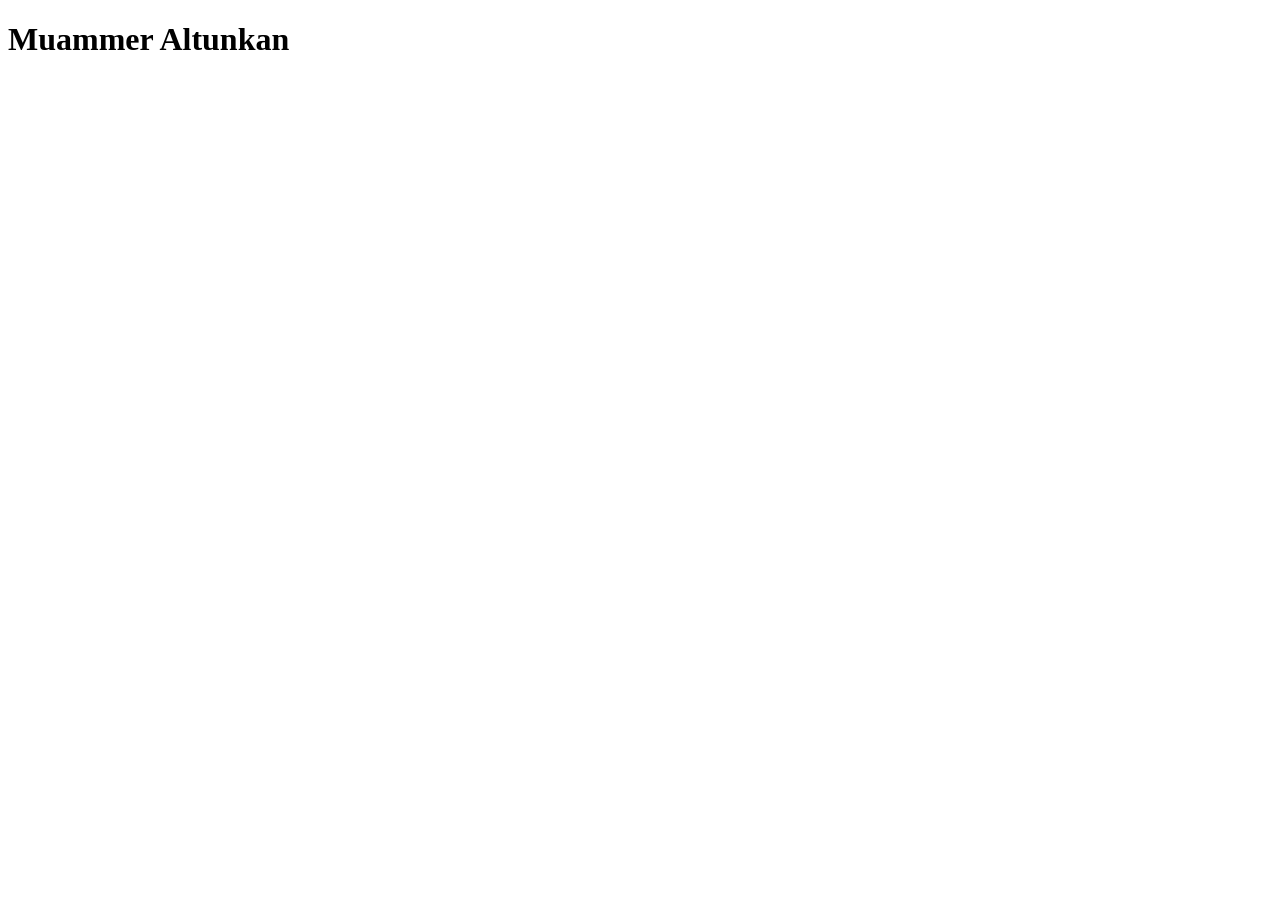
==== index.html @ 61a890a4 "Create index.html" ====
<!DOCTYPE html>
<html lang="en">
<head>
    <meta charset="UTF-8">
    <meta name="viewport" content="width=device-width, initial-scale=1.0">
    <title>Sellanycode</title>
    <meta name="description" content="3D Glassmorphism Dashboard Template by setup.dev">
    <link rel="preconnect" href="https://fonts.googleapis.com">
    <link rel="preconnect" href="https://fonts.gstatic.com" crossorigin>
    <link href="https://fonts.googleapis.com/css2?family=Outfit:wght@300;400;500;600;700&family=Space+Mono:wght@400;700&display=swap" rel="stylesheet">
    <link rel="stylesheet" href="">
    <!--



Setup.dev42


-->
</head>
<body>
  <h1>Muammer Altunkan</h1>
</body>
</html>
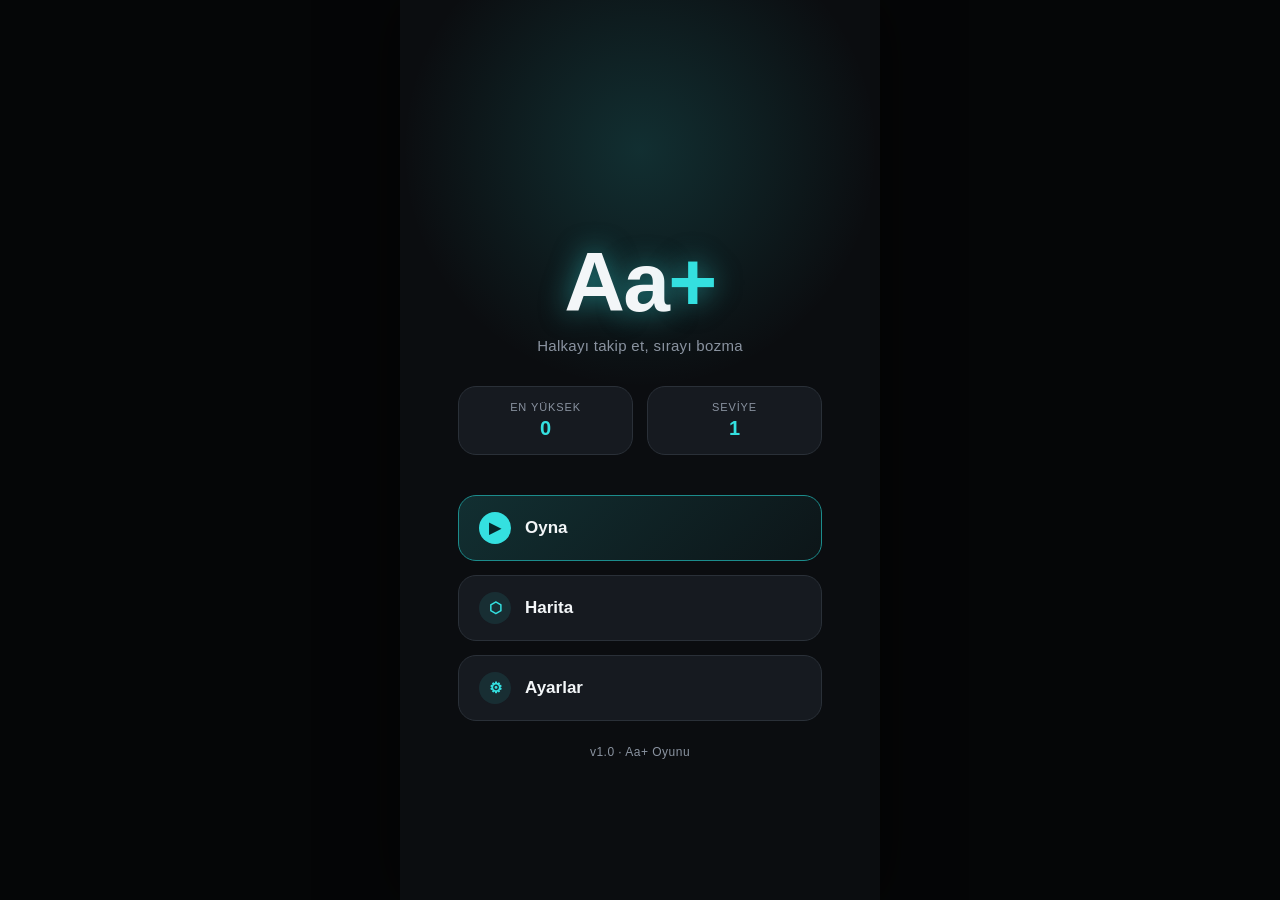
==== commit b32df702: "Add files via upload" ====
--- a/index.html
+++ b/index.html
@@ -1,24 +1,190 @@
 <!DOCTYPE html>
-<html lang="en">
+<html lang="tr">
 <head>
-    <meta charset="UTF-8">
-    <meta name="viewport" content="width=device-width, initial-scale=1.0">
-    <title>Sellanycode</title>
-    <meta name="description" content="3D Glassmorphism Dashboard Template by setup.dev">
-    <link rel="preconnect" href="https://fonts.googleapis.com">
-    <link rel="preconnect" href="https://fonts.gstatic.com" crossorigin>
-    <link href="https://fonts.googleapis.com/css2?family=Outfit:wght@300;400;500;600;700&family=Space+Mono:wght@400;700&display=swap" rel="stylesheet">
-    <link rel="stylesheet" href="">
-    <!--
-
-
-
-Setup.dev42
-
-
--->
+<meta charset="UTF-8">
+<meta name="viewport" content="width=device-width, initial-scale=1.0, viewport-fit=cover">
+<title>Aa+</title>
+<link rel="stylesheet" href="style.css">
 </head>
 <body>
-  <h1>Muammer Altunkan</h1>
+
+<div class="app">
+
+  <!-- ================= START / MENU PAGE ================= -->
+  <section id="page-start" class="page active">
+    <div class="bg-glow"></div>
+    <div class="start-content">
+      <h1 class="logo">Aa<span class="logo-plus">+</span></h1>
+      <p class="tagline">Halkayı takip et, sırayı bozma</p>
+
+      <div class="start-stats">
+        <div class="stat-pill">
+          <span class="stat-label">En Yüksek</span>
+          <span class="stat-value" id="start-best">14,200</span>
+        </div>
+        <div class="stat-pill">
+          <span class="stat-label">Seviye</span>
+          <span class="stat-value" id="start-level">78</span>
+        </div>
+      </div>
+
+      <nav class="menu-list">
+        <button class="menu-btn primary" data-nav="page-game">
+          <span class="menu-btn-icon">▶</span>
+          <span>Oyna</span>
+        </button>
+        <button class="menu-btn" data-nav="page-map">
+          <span class="menu-btn-icon">⬡</span>
+          <span>Harita</span>
+        </button>
+        <button class="menu-btn" data-nav="page-settings">
+          <span class="menu-btn-icon">⚙</span>
+          <span>Ayarlar</span>
+        </button>
+      </nav>
+
+      <p class="footer-credit">v1.0 · Aa+ Oyunu</p>
+    </div>
+  </section>
+
+  <!-- ================= GAME PAGE ================= -->
+  <section id="page-game" class="page">
+    <header class="game-header">
+      <button class="icon-btn back-btn" data-nav="page-start" aria-label="Geri">←</button>
+      <div class="header-text">
+        <h2 id="game-level">SEVİYE: 78</h2>
+        <p class="sub-line">EN YÜKSEK SKOR: <span id="game-best">14,200</span></p>
+        <p class="sub-line">SKOR: <span id="game-score">8,350</span></p>
+      </div>
+      <div class="header-spacer"></div>
+    </header>
+
+    <div class="wheel-zone" id="wheel-zone">
+      <svg id="wheel-svg" viewBox="0 0 360 360" class="wheel-svg"></svg>
+      <div class="wheel-core">
+        <span id="wheel-number">144</span>
+      </div>
+    </div>
+
+    <div class="track-zone" id="track-zone">
+      <!-- generated by js: active node + chain -->
+    </div>
+
+    <footer class="game-footer">
+      <button class="footer-btn pass-btn" id="btn-pass">
+        <span class="footer-btn-title">GEÇİŞ</span>
+        <span class="footer-btn-sub">(Lvl: <span id="pass-level">79</span>)</span>
+      </button>
+      <button class="footer-btn error-btn" id="btn-error">
+        <span class="footer-btn-title">HATA</span>
+        <span class="footer-btn-sub">(Reset)</span>
+      </button>
+      <button class="footer-btn pause-btn" id="btn-pause">
+        <span class="footer-btn-title">PAUSE</span>
+        <span class="footer-btn-sub">(Duraklat)</span>
+      </button>
+    </footer>
+  </section>
+
+  <!-- ================= MAP PAGE ================= -->
+  <section id="page-map" class="page">
+    <header class="sub-header">
+      <button class="icon-btn back-btn" data-nav="page-start" aria-label="Geri">←</button>
+      <h2>HARİTA</h2>
+      <div class="header-spacer"></div>
+    </header>
+
+    <div class="map-scroll">
+      <div class="map-track" id="map-track"></div>
+    </div>
+  </section>
+
+  <!-- ================= SETTINGS PAGE ================= -->
+  <section id="page-settings" class="page">
+    <header class="sub-header">
+      <button class="icon-btn back-btn" data-nav="page-start" aria-label="Geri">←</button>
+      <h2>AYARLAR</h2>
+      <div class="header-spacer"></div>
+    </header>
+
+    <div class="settings-list">
+
+      <div class="settings-group">
+        <p class="group-title">Görünüm</p>
+        <div class="setting-row">
+          <div class="setting-text">
+            <span class="setting-name">Karanlık Mod</span>
+            <span class="setting-desc">Koyu tema kullan</span>
+          </div>
+          <label class="switch">
+            <input type="checkbox" id="toggle-dark" checked>
+            <span class="slider"></span>
+          </label>
+        </div>
+        <div class="setting-row">
+          <div class="setting-text">
+            <span class="setting-name">Animasyonlar</span>
+            <span class="setting-desc">Parlama ve geçiş efektleri</span>
+          </div>
+          <label class="switch">
+            <input type="checkbox" id="toggle-anim" checked>
+            <span class="slider"></span>
+          </label>
+        </div>
+      </div>
+
+      <div class="settings-group">
+        <p class="group-title">Ses</p>
+        <div class="setting-row">
+          <div class="setting-text">
+            <span class="setting-name">Ses Efektleri</span>
+            <span class="setting-desc">Dokunma ve hata sesleri</span>
+          </div>
+          <label class="switch">
+            <input type="checkbox" id="toggle-sfx" checked>
+            <span class="slider"></span>
+          </label>
+        </div>
+        <div class="setting-row">
+          <div class="setting-text">
+            <span class="setting-name">Titreşim</span>
+            <span class="setting-desc">Hata anında titreşim</span>
+          </div>
+          <label class="switch">
+            <input type="checkbox" id="toggle-haptics" checked>
+            <span class="slider"></span>
+          </label>
+        </div>
+      </div>
+
+      <div class="settings-group">
+        <p class="group-title">Oyun</p>
+        <div class="setting-row">
+          <div class="setting-text">
+            <span class="setting-name">Zorluk</span>
+            <span class="setting-desc">Halka hızını etkiler</span>
+          </div>
+          <select class="select-input" id="select-difficulty">
+            <option value="easy">Kolay</option>
+            <option value="normal" selected>Normal</option>
+            <option value="hard">Zor</option>
+          </select>
+        </div>
+        <div class="setting-row danger-row">
+          <div class="setting-text">
+            <span class="setting-name">İlerlemeyi Sıfırla</span>
+            <span class="setting-desc">Tüm skor ve seviye silinir</span>
+          </div>
+          <button class="reset-btn" id="btn-reset-progress">Sıfırla</button>
+        </div>
+      </div>
+
+      <p class="footer-credit">Aa+ · Sürüm 1.0</p>
+    </div>
+  </section>
+
+</div>
+
+<script src="script.js"></script>
 </body>
 </html>
--- a/style.css
+++ b/style.css
@@ -0,0 +1,571 @@
+:root{
+  --bg: #0b0d10;
+  --bg-soft: #12151a;
+  --panel: #161a20;
+  --teal: #34e0e0;
+  --teal-dim: #1c8c8c;
+  --red: #ff3b4e;
+  --red-dim: #7a1c24;
+  --text: #f3f6f8;
+  --text-dim: #8a93a0;
+  --line: #2a3038;
+  --radius: 18px;
+  --safe-top: env(safe-area-inset-top, 0px);
+  --safe-bottom: env(safe-area-inset-bottom, 0px);
+}
+
+*{box-sizing:border-box;}
+html,body{margin:0;padding:0;}
+
+body{
+  background: var(--bg);
+  color: var(--text);
+  font-family: -apple-system, "SF Pro Display", "Segoe UI", Roboto, Inter, Arial, sans-serif;
+  -webkit-font-smoothing: antialiased;
+  overflow-x: hidden;
+}
+
+.app{
+  position:relative;
+  width:100%;
+  min-height:100vh;
+  background: var(--bg);
+}
+
+.page{
+  display:none;
+  flex-direction:column;
+  min-height:100vh;
+  padding-top: var(--safe-top);
+  padding-bottom: var(--safe-bottom);
+  animation: fadeIn .35s ease;
+}
+.page.active{ display:flex; }
+
+@keyframes fadeIn{
+  from{ opacity:0; transform: translateY(8px); }
+  to{ opacity:1; transform: translateY(0); }
+}
+
+/* ============ shared ============ */
+.icon-btn{
+  width:42px; height:42px;
+  border-radius: 50%;
+  background: var(--panel);
+  border: 1px solid var(--line);
+  color: var(--text);
+  font-size: 18px;
+  display:flex; align-items:center; justify-content:center;
+  cursor:pointer;
+  transition: background .2s, transform .15s;
+}
+.icon-btn:active{ transform: scale(.92); }
+.icon-btn:hover{ background:#1d2229; }
+
+.header-spacer{ width:42px; }
+
+.footer-credit{
+  text-align:center;
+  color: var(--text-dim);
+  font-size: 12px;
+  letter-spacing:.04em;
+  margin: 24px 0 16px;
+}
+
+/* ============ START PAGE ============ */
+#page-start{
+  align-items:center;
+  justify-content:center;
+  position:relative;
+}
+.bg-glow{
+  position:absolute;
+  top:-10%; left:50%;
+  width: 480px; height: 480px;
+  transform: translateX(-50%);
+  background: radial-gradient(circle, rgba(52,224,224,0.16) 0%, rgba(52,224,224,0) 70%);
+  pointer-events:none;
+}
+
+.start-content{
+  position:relative;
+  width:100%;
+  max-width: 420px;
+  padding: 0 28px;
+  display:flex;
+  flex-direction:column;
+  align-items:center;
+  text-align:center;
+}
+
+.logo{
+  font-size: clamp(56px, 16vw, 84px);
+  font-weight: 800;
+  letter-spacing: -0.02em;
+  margin: 12vh 0 6px;
+  color: var(--text);
+  text-shadow: 0 0 28px rgba(52,224,224,0.55);
+}
+.logo-plus{
+  color: var(--teal);
+}
+
+.tagline{
+  color: var(--text-dim);
+  font-size: 15px;
+  margin: 0 0 32px;
+  letter-spacing: .02em;
+}
+
+.start-stats{
+  display:flex;
+  gap:14px;
+  margin-bottom: 40px;
+  width:100%;
+}
+.stat-pill{
+  flex:1;
+  background: var(--panel);
+  border: 1px solid var(--line);
+  border-radius: var(--radius);
+  padding: 14px 10px;
+  display:flex;
+  flex-direction:column;
+  gap:4px;
+}
+.stat-label{
+  font-size: 11px;
+  color: var(--text-dim);
+  text-transform: uppercase;
+  letter-spacing: .08em;
+}
+.stat-value{
+  font-size: 20px;
+  font-weight:700;
+  color: var(--teal);
+}
+
+.menu-list{
+  display:flex;
+  flex-direction:column;
+  gap: 14px;
+  width:100%;
+}
+.menu-btn{
+  display:flex;
+  align-items:center;
+  gap: 14px;
+  padding: 16px 20px;
+  border-radius: var(--radius);
+  border: 1px solid var(--line);
+  background: var(--panel);
+  color: var(--text);
+  font-size: 17px;
+  font-weight: 600;
+  cursor:pointer;
+  transition: transform .15s, background .2s, border-color .2s;
+}
+.menu-btn:active{ transform: scale(.97); }
+.menu-btn-icon{
+  width: 32px; height:32px;
+  border-radius:50%;
+  background: rgba(52,224,224,0.1);
+  color: var(--teal);
+  display:flex; align-items:center; justify-content:center;
+  font-size: 15px;
+}
+.menu-btn.primary{
+  background: linear-gradient(135deg, rgba(52,224,224,0.16), rgba(52,224,224,0.04));
+  border-color: var(--teal-dim);
+}
+.menu-btn.primary .menu-btn-icon{
+  background: var(--teal);
+  color: #06262a;
+}
+.menu-btn:hover{ border-color: var(--teal-dim); }
+
+/* ============ GAME PAGE ============ */
+#page-game{
+  align-items:center;
+}
+.game-header{
+  width:100%;
+  max-width: 480px;
+  display:flex;
+  align-items:flex-start;
+  justify-content:space-between;
+  padding: 18px 20px 6px;
+}
+.header-text{
+  flex:1;
+  text-align:center;
+}
+.header-text h2{
+  font-size: 24px;
+  font-weight: 800;
+  letter-spacing: .03em;
+  margin: 4px 0 6px;
+}
+.sub-line{
+  font-size: 13px;
+  color: var(--text-dim);
+  margin: 0;
+  letter-spacing: .02em;
+}
+.sub-line span{ color: var(--text); font-weight:600; }
+
+.sub-header{
+  width:100%;
+  display:flex;
+  align-items:center;
+  justify-content:space-between;
+  padding: 18px 20px;
+}
+.sub-header h2{
+  font-size: 18px;
+  letter-spacing: .06em;
+  margin:0;
+}
+
+.wheel-zone{
+  position: relative;
+  width: min(86vw, 360px);
+  height: min(86vw, 360px);
+  margin: 6px auto 8px;
+  display:flex;
+  align-items:center;
+  justify-content:center;
+}
+.wheel-svg{
+  position:absolute;
+  inset:0;
+  width:100%;
+  height:100%;
+}
+.wheel-core{
+  position:relative;
+  width: 56%;
+  height: 56%;
+  border-radius:50%;
+  background: radial-gradient(circle at 50% 35%, #1b2127, #0a0d10 75%);
+  box-shadow:
+    0 0 0 2px rgba(52,224,224,0.55),
+    0 0 40px rgba(52,224,224,0.35),
+    inset 0 0 30px rgba(0,0,0,0.6);
+  display:flex;
+  align-items:center;
+  justify-content:center;
+}
+#wheel-number{
+  font-size: clamp(40px, 11vw, 56px);
+  font-weight: 800;
+  color: var(--text);
+}
+
+.node{
+  fill: #0e1116;
+  stroke: var(--line);
+  stroke-width: 1.5;
+}
+.node-label{
+  fill: var(--text-dim);
+  font-size: 10px;
+  font-weight: 600;
+}
+.spoke{
+  stroke: rgba(255,255,255,0.12);
+  stroke-width: 1;
+}
+.ring-track{
+  fill:none;
+  stroke: rgba(52,224,224,0.18);
+  stroke-width: 6;
+}
+.ring-progress{
+  fill:none;
+  stroke: var(--teal);
+  stroke-width: 6;
+  stroke-linecap: round;
+  filter: drop-shadow(0 0 6px rgba(52,224,224,0.8));
+}
+
+.track-zone{
+  flex:1;
+  width: 100%;
+  max-width: 360px;
+  display:flex;
+  flex-direction:column;
+  align-items:center;
+  overflow-y:auto;
+  padding: 4px 0 10px;
+}
+
+.track-node-active,
+.track-node-current{
+  width:46px; height:46px;
+  border-radius:50%;
+  display:flex; align-items:center; justify-content:center;
+  font-weight:700;
+  font-size:15px;
+  background: #0e1116;
+}
+.track-node-active{
+  border: 2px solid var(--teal);
+  color: var(--teal);
+  box-shadow: 0 0 14px rgba(52,224,224,0.6);
+}
+.track-node-current{
+  border: 2px solid var(--red);
+  color: var(--red);
+  box-shadow: 0 0 14px rgba(255,59,78,0.6);
+  margin-top: -2px;
+}
+.track-connector{
+  width: 3px;
+  height: 26px;
+  background: linear-gradient(to bottom, var(--teal), var(--red));
+  box-shadow: 0 0 8px rgba(255,59,78,0.5);
+}
+.track-connector-dim{
+  width:3px;
+  height:18px;
+  background: var(--line);
+}
+.track-dot{
+  width: 10px; height:10px;
+  border-radius:50%;
+  background: var(--bg-soft);
+  border: 1.5px solid var(--line);
+  margin: 2px 0;
+}
+.track-future{
+  color: var(--text-dim);
+  font-size: 15px;
+  font-weight:600;
+  margin: 2px 0;
+  letter-spacing:.02em;
+}
+
+.game-footer{
+  width:100%;
+  max-width: 480px;
+  display:flex;
+  border-top: 1px solid var(--line);
+  padding: 14px 10px;
+  gap: 6px;
+}
+.footer-btn{
+  flex:1;
+  background:none;
+  border:none;
+  display:flex;
+  flex-direction:column;
+  align-items:center;
+  gap:4px;
+  padding: 6px 4px;
+  cursor:pointer;
+  color: var(--text);
+  position:relative;
+}
+.footer-btn-title{
+  font-size:14px;
+  font-weight:800;
+  letter-spacing:.04em;
+}
+.footer-btn-sub{
+  font-size:11px;
+  color: var(--text-dim);
+}
+.footer-btn::before{
+  content:'';
+  position:absolute;
+  top:-14px;
+  left:20%;
+  right:20%;
+  height:2px;
+}
+.pass-btn::before{ background: var(--teal); }
+.error-btn::before{ background: var(--red); }
+.pause-btn::before{ background: var(--text-dim); }
+.footer-btn:active{ opacity:.7; transform: scale(.96); }
+
+/* ============ MAP PAGE ============ */
+.map-scroll{
+  flex:1;
+  overflow-y:auto;
+  display:flex;
+  justify-content:center;
+  padding: 10px 0 40px;
+}
+.map-track{
+  display:flex;
+  flex-direction:column;
+  align-items:center;
+  gap: 0;
+  width: 100%;
+  max-width: 380px;
+  padding: 10px 20px;
+}
+.map-node{
+  width: 56px; height:56px;
+  border-radius:50%;
+  display:flex;
+  align-items:center;
+  justify-content:center;
+  font-weight:800;
+  font-size: 16px;
+  background: var(--panel);
+  border: 2px solid var(--line);
+  color: var(--text-dim);
+  flex-shrink:0;
+  position:relative;
+  z-index:2;
+}
+.map-node.done{
+  border-color: var(--teal-dim);
+  color: var(--teal);
+  background: rgba(52,224,224,0.06);
+}
+.map-node.current{
+  border-color: var(--teal);
+  color: var(--teal);
+  box-shadow: 0 0 18px rgba(52,224,224,0.6);
+  background: #0e1116;
+}
+.map-node.locked{
+  opacity:.45;
+}
+.map-row{
+  display:flex;
+  align-items:center;
+  width:100%;
+  justify-content: center;
+}
+.map-row.right{ justify-content:flex-end; }
+.map-row.left{ justify-content:flex-start; }
+.map-connector-v{
+  width:3px;
+  height: 30px;
+  background: var(--line);
+  z-index:1;
+}
+.map-connector-v.done{ background: var(--teal-dim); }
+
+/* ============ SETTINGS PAGE ============ */
+.settings-list{
+  flex:1;
+  width:100%;
+  max-width: 480px;
+  margin: 0 auto;
+  padding: 8px 20px 30px;
+  overflow-y:auto;
+}
+.settings-group{
+  margin-bottom: 26px;
+}
+.group-title{
+  font-size: 12px;
+  text-transform: uppercase;
+  letter-spacing: .08em;
+  color: var(--text-dim);
+  margin: 0 4px 10px;
+}
+.setting-row{
+  display:flex;
+  align-items:center;
+  justify-content:space-between;
+  background: var(--panel);
+  border: 1px solid var(--line);
+  border-radius: 14px;
+  padding: 14px 16px;
+  margin-bottom: 8px;
+  gap: 12px;
+}
+.setting-row.danger-row{
+  border-color: var(--red-dim);
+}
+.setting-text{
+  display:flex;
+  flex-direction:column;
+  gap:3px;
+}
+.setting-name{ font-size:15px; font-weight:600; }
+.setting-desc{ font-size:12px; color: var(--text-dim); }
+
+.switch{
+  position:relative;
+  width: 48px;
+  height: 28px;
+  flex-shrink:0;
+}
+.switch input{ opacity:0; width:0; height:0; }
+.slider{
+  position:absolute;
+  inset:0;
+  background: var(--line);
+  border-radius: 999px;
+  cursor:pointer;
+  transition: background .2s;
+}
+.slider::before{
+  content:'';
+  position:absolute;
+  width: 22px; height:22px;
+  left: 3px; top:3px;
+  background: var(--text);
+  border-radius:50%;
+  transition: transform .2s;
+}
+.switch input:checked + .slider{
+  background: var(--teal-dim);
+}
+.switch input:checked + .slider::before{
+  transform: translateX(20px);
+  background: var(--teal);
+}
+
+.select-input{
+  background: var(--bg-soft);
+  border: 1px solid var(--line);
+  color: var(--text);
+  border-radius: 10px;
+  padding: 8px 10px;
+  font-size: 14px;
+  flex-shrink:0;
+}
+
+.reset-btn{
+  background: rgba(255,59,78,0.12);
+  border: 1px solid var(--red-dim);
+  color: var(--red);
+  border-radius: 10px;
+  padding: 9px 14px;
+  font-size: 13px;
+  font-weight:700;
+  cursor:pointer;
+  flex-shrink:0;
+}
+.reset-btn:active{ transform: scale(.95); }
+
+/* ============ RESPONSIVE ============ */
+@media (max-width: 380px){
+  .logo{ margin-top: 8vh; }
+  .start-stats{ gap:10px; }
+}
+
+@media (min-width: 700px){
+  .app{
+    max-width: 480px;
+    margin: 0 auto;
+    box-shadow: 0 0 60px rgba(0,0,0,0.6);
+    min-height: 100vh;
+  }
+  body{
+    background: #050607;
+  }
+}
+
+@media (max-height: 700px){
+  .logo{ margin-top: 6vh; font-size: 52px; }
+  .start-stats{ margin-bottom: 24px; }
+}
